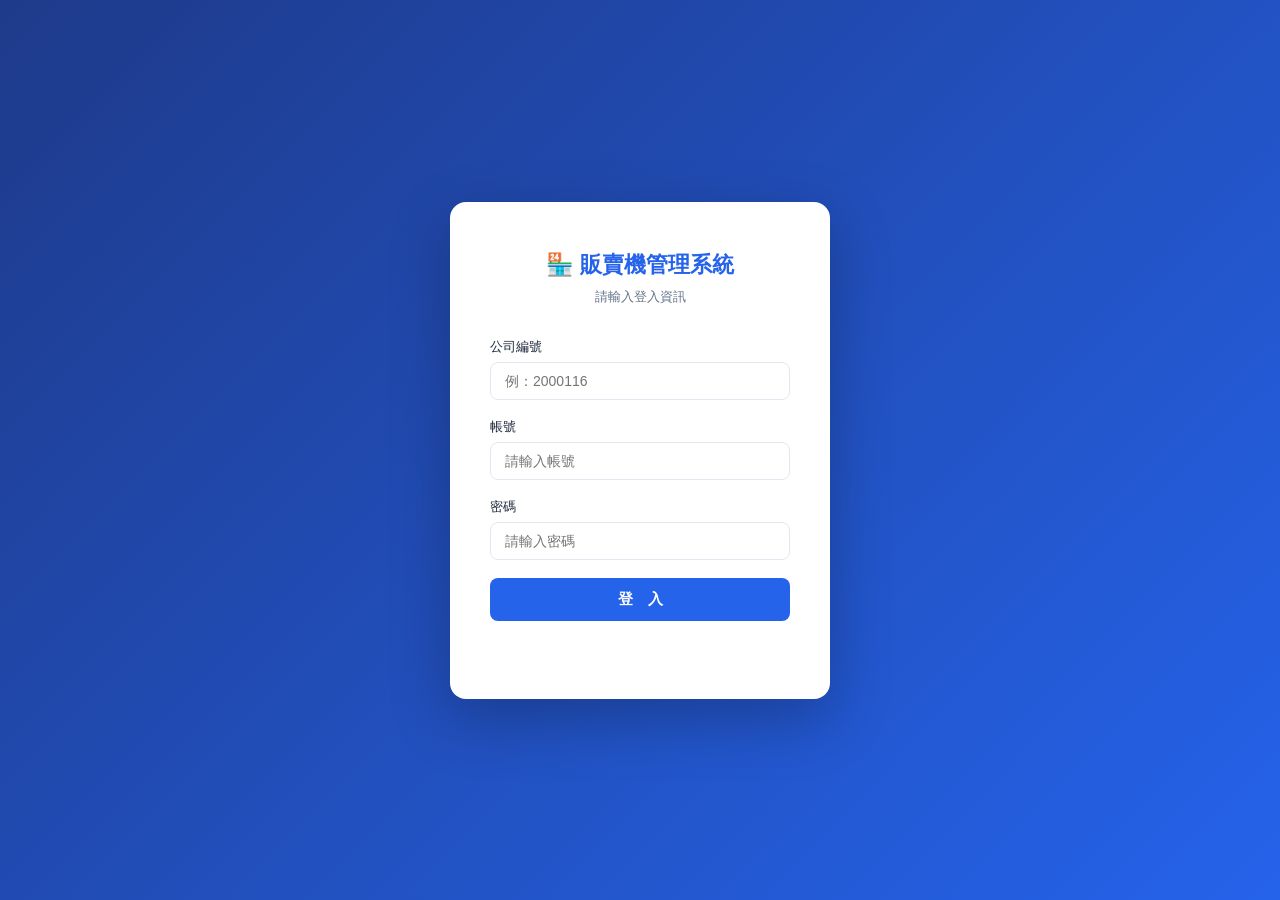
==== index.html @ 03ab96e3 "Update index.html" ====
<!DOCTYPE html>
<html lang="zh-TW">
<head>
  <meta charset="UTF-8" />
  <meta name="viewport" content="width=device-width, initial-scale=1.0" />
  <title>登入 — 自動販賣機管理系統</title>
  <link rel="stylesheet" href="css/style.css" />
</head>
<body>

<div class="login-wrap">
  <div class="login-card">
    <h1>🏪 販賣機管理系統</h1>
    <p class="sub">請輸入登入資訊</p>
    <div class="form-group">
      <label for="inp-company">公司編號</label>
      <input id="inp-company" type="text" placeholder="例：2000116" />
    </div>
    <div class="form-group">
      <label for="inp-user">帳號</label>
      <input id="inp-user" type="text" placeholder="請輸入帳號" />
    </div>
    <div class="form-group">
      <label for="inp-pass">密碼</label>
      <input id="inp-pass" type="password" placeholder="請輸入密碼" />
    </div>
    <button class="btn-primary" id="btn-login" onclick="doLogin()">登　入</button>
    <p class="login-error" id="login-error"></p>
  </div>
</div>

<div id="loading-overlay" class="hidden">
  <div class="spinner"></div>
</div>

<script src="js/config.js"></script>
<script>
// ============================================================
// 登入頁 JS — 透過 Google Sheet CSV 公開讀取驗證帳密
// ============================================================

async function doLogin() {
  const company = document.getElementById("inp-company").value.trim();
  const user    = document.getElementById("inp-user").value.trim();
  const pass    = document.getElementById("inp-pass").value.trim();
  const errEl   = document.getElementById("login-error");
  const btn     = document.getElementById("btn-login");

  errEl.textContent = "";
  if (!company || !user || !pass) { errEl.textContent = "請填寫所有欄位"; return; }

  btn.disabled = true;
  btn.textContent = "驗證中…";
  showLoading(true);

  try {
    // 讀取 Google Sheet 公開 CSV
    const csvUrl = `https://docs.google.com/spreadsheets/d/${CONFIG.SHEET_ID}/gviz/tq?tqx=out:csv&sheet=accounts`;
    const res  = await fetch(csvUrl);
    const text = await res.text();

    // 解析 CSV
    const rows = parseCSV(text);
    // rows[0] = 標題列, rows[1]~ = 資料

    let found = null;
    for (let i = 1; i < rows.length; i++) {
      const [col_company, col_user, col_pass, col_token, col_devices, col_username, col_active, col_path] = rows[i];
      if (
        col_company?.trim() === company &&
        col_user?.trim()    === user    &&
        col_pass?.trim()    === pass    &&
        col_active?.trim().toUpperCase() === "TRUE"
      ) {
        found = { col_token, col_devices, col_username, col_path };
        break;
      }
    }

    if (!found) {
      errEl.textContent = "公司編號、帳號或密碼錯誤";
      return;
    }

    const devices = found.col_devices
      ? found.col_devices.split(",").map(s => s.trim()).filter(Boolean)
      : [];

    saveSession({
      company,
      user,
      token:    found.col_token?.trim(),
      devices,
      username: found.col_username?.trim() || user,
      apiBase:  found.col_path?.trim() || CONFIG.API_BASE,
    });

    window.location.href = "pages/dashboard.html";

  } catch(e) {
    errEl.textContent = "讀取失敗：" + e.message;
    console.error(e);
  } finally {
    btn.disabled = false;
    btn.textContent = "登　入";
    showLoading(false);
  }
}

// 簡易 CSV 解析（處理引號包覆的欄位）
function parseCSV(text) {
  return text.trim().split("\n").map(line => {
    const cols = [];
    let cur = "", inQ = false;
    for (let i = 0; i < line.length; i++) {
      const c = line[i];
      if (c === '"') { inQ = !inQ; }
      else if (c === ',' && !inQ) { cols.push(cur); cur = ""; }
      else { cur += c; }
    }
    cols.push(cur);
    return cols;
  });
}

function showLoading(b) {
  document.getElementById("loading-overlay").classList.toggle("hidden", !b);
}

document.addEventListener("keydown", (e) => { if (e.key === "Enter") doLogin(); });
if (getSession()) window.location.href = "pages/dashboard.html";
</script>
</body>
</html>
---- css/style.css ----
/* ============================================================
   style.css — 全站共用樣式
   ============================================================ */

:root {
  --primary: #2563eb;
  --primary-dark: #1d4ed8;
  --success: #16a34a;
  --warning: #d97706;
  --danger: #dc2626;
  --bg: #f1f5f9;
  --card: #ffffff;
  --text: #1e293b;
  --muted: #64748b;
  --border: #e2e8f0;
  --sidebar-w: 220px;
}

* { box-sizing: border-box; margin: 0; padding: 0; }

body {
  font-family: "Noto Sans TC", "Microsoft JhengHei", sans-serif;
  background: var(--bg);
  color: var(--text);
  font-size: 14px;
}

/* ── 登入頁 ───────────────────────────── */
.login-wrap {
  min-height: 100vh;
  display: flex;
  align-items: center;
  justify-content: center;
  background: linear-gradient(135deg, #1e3a8a 0%, #2563eb 100%);
}

.login-card {
  background: var(--card);
  border-radius: 16px;
  padding: 48px 40px;
  width: 380px;
  box-shadow: 0 20px 60px rgba(0,0,0,.25);
}

.login-card h1 {
  font-size: 22px;
  font-weight: 700;
  text-align: center;
  margin-bottom: 8px;
  color: var(--primary);
}

.login-card p.sub {
  text-align: center;
  color: var(--muted);
  margin-bottom: 32px;
  font-size: 13px;
}

.form-group { margin-bottom: 18px; }
.form-group label { display: block; margin-bottom: 6px; font-weight: 500; font-size: 13px; }
.form-group input {
  width: 100%;
  padding: 10px 14px;
  border: 1.5px solid var(--border);
  border-radius: 8px;
  font-size: 14px;
  transition: border-color .2s;
}
.form-group input:focus { outline: none; border-color: var(--primary); }

.btn-primary {
  width: 100%;
  padding: 12px;
  background: var(--primary);
  color: #fff;
  border: none;
  border-radius: 8px;
  font-size: 15px;
  font-weight: 600;
  cursor: pointer;
  transition: background .2s;
}
.btn-primary:hover { background: var(--primary-dark); }
.btn-primary:disabled { background: #93c5fd; cursor: not-allowed; }

.login-error {
  margin-top: 12px;
  color: var(--danger);
  font-size: 13px;
  text-align: center;
  min-height: 18px;
}

/* ── 主佈局（側欄 + 內容）──────────────── */
.app-layout {
  display: flex;
  min-height: 100vh;
}

.sidebar {
  width: var(--sidebar-w);
  background: #1e293b;
  color: #cbd5e1;
  display: flex;
  flex-direction: column;
  flex-shrink: 0;
  position: fixed;
  top: 0; left: 0;
  height: 100vh;
  z-index: 100;
}

.sidebar-logo {
  padding: 20px 16px;
  font-size: 16px;
  font-weight: 700;
  color: #fff;
  border-bottom: 1px solid #334155;
}

.sidebar-logo span { color: #60a5fa; }

.sidebar nav { flex: 1; padding: 12px 0; }

.sidebar nav a {
  display: flex;
  align-items: center;
  gap: 10px;
  padding: 11px 18px;
  color: #94a3b8;
  text-decoration: none;
  font-size: 13.5px;
  border-left: 3px solid transparent;
  transition: all .2s;
}

.sidebar nav a:hover,
.sidebar nav a.active {
  background: rgba(96,165,250,.12);
  color: #fff;
  border-left-color: #60a5fa;
}

.sidebar-footer {
  padding: 16px;
  border-top: 1px solid #334155;
  font-size: 12px;
  color: #475569;
}

.main-content {
  margin-left: var(--sidebar-w);
  flex: 1;
  display: flex;
  flex-direction: column;
  min-height: 100vh;
}

/* ── 頂部列 ───────────────────────────── */
.topbar {
  background: var(--card);
  border-bottom: 1px solid var(--border);
  padding: 0 24px;
  height: 56px;
  display: flex;
  align-items: center;
  justify-content: space-between;
  position: sticky;
  top: 0;
  z-index: 50;
}

.topbar-title { font-size: 16px; font-weight: 600; }

.topbar-actions { display: flex; align-items: center; gap: 10px; }

.btn-icon {
  padding: 7px 14px;
  border: 1.5px solid var(--border);
  background: var(--card);
  border-radius: 8px;
  font-size: 13px;
  cursor: pointer;
  transition: all .2s;
  color: var(--text);
}
.btn-icon:hover { background: var(--bg); border-color: var(--primary); color: var(--primary); }

/* ── 頁面內容區 ───────────────────────── */
.page-body { padding: 24px; flex: 1; }

/* ── 統計卡片 ─────────────────────────── */
.stats-grid {
  display: grid;
  grid-template-columns: repeat(auto-fit, minmax(200px, 1fr));
  gap: 16px;
  margin-bottom: 24px;
}

.stat-card {
  background: var(--card);
  border-radius: 12px;
  padding: 20px;
  border: 1.5px solid var(--border);
  cursor: pointer;
  transition: all .2s;
  position: relative;
  overflow: hidden;
}

.stat-card:hover {
  box-shadow: 0 4px 20px rgba(0,0,0,.1);
  border-color: var(--primary);
  transform: translateY(-2px);
}

.stat-card .label {
  font-size: 12px;
  color: var(--muted);
  font-weight: 500;
  letter-spacing: .5px;
  text-transform: uppercase;
}

.stat-card .value {
  font-size: 28px;
  font-weight: 700;
  margin: 6px 0 2px;
  color: var(--text);
}

.stat-card .sub-label { font-size: 12px; color: var(--muted); }

.stat-card .icon {
  position: absolute;
  right: 18px;
  top: 18px;
  font-size: 28px;
  opacity: .25;
}

/* ── 圖表區塊 ─────────────────────────── */
.charts-grid {
  display: grid;
  grid-template-columns: 1fr 2fr 1.2fr;
  gap: 16px;
  margin-bottom: 24px;
}

.chart-card {
  background: var(--card);
  border-radius: 12px;
  padding: 20px;
  border: 1px solid var(--border);
}

.chart-card h3 {
  font-size: 13px;
  font-weight: 600;
  color: var(--muted);
  margin-bottom: 14px;
  text-transform: uppercase;
  letter-spacing: .5px;
}

.chart-col { display: flex; flex-direction: column; gap: 16px; }

/* ── 表格通用 ─────────────────────────── */
.table-wrap {
  background: var(--card);
  border-radius: 12px;
  border: 1px solid var(--border);
  overflow: hidden;
}

.table-header {
  padding: 16px 20px;
  display: flex;
  align-items: center;
  justify-content: space-between;
  border-bottom: 1px solid var(--border);
}

.table-header h2 { font-size: 15px; font-weight: 600; }

table { width: 100%; border-collapse: collapse; }
th {
  background: #f8fafc;
  padding: 11px 16px;
  text-align: left;
  font-size: 12px;
  font-weight: 600;
  color: var(--muted);
  text-transform: uppercase;
  border-bottom: 1px solid var(--border);
}
td {
  padding: 11px 16px;
  font-size: 13px;
  border-bottom: 1px solid #f1f5f9;
}
tr:last-child td { border-bottom: none; }
tr:hover td { background: #f8fafc; }

/* ── Badge ────────────────────────────── */
.badge {
  display: inline-block;
  padding: 3px 10px;
  border-radius: 99px;
  font-size: 11px;
  font-weight: 600;
}
.badge-green  { background: #dcfce7; color: #166534; }
.badge-red    { background: #fee2e2; color: #991b1b; }
.badge-yellow { background: #fef9c3; color: #854d0e; }
.badge-orange { background: #ffedd5; color: #9a3412; }
.badge-blue   { background: #dbeafe; color: #1e40af; }
.badge-gray   { background: #f1f5f9; color: #475569; }

/* ── Loading 遮罩 ──────────────────────── */
#loading-overlay {
  position: fixed; inset: 0;
  background: rgba(255,255,255,.7);
  display: flex; align-items: center; justify-content: center;
  z-index: 9999;
  backdrop-filter: blur(3px);
}
#loading-overlay.hidden { display: none; }
.spinner {
  width: 40px; height: 40px;
  border: 4px solid #e2e8f0;
  border-top-color: var(--primary);
  border-radius: 50%;
  animation: spin .7s linear infinite;
}
@keyframes spin { to { transform: rotate(360deg); } }

/* ── Modal ────────────────────────────── */
.modal-overlay {
  position: fixed; inset: 0;
  background: rgba(0,0,0,.45);
  display: flex; align-items: center; justify-content: center;
  z-index: 200;
}
.modal-overlay.hidden { display: none; }
.modal-box {
  background: var(--card);
  border-radius: 14px;
  padding: 32px;
  width: 360px;
  box-shadow: 0 20px 60px rgba(0,0,0,.3);
}
.modal-box h2 { font-size: 17px; font-weight: 700; margin-bottom: 20px; }
.modal-box .btn-row {
  display: flex; gap: 10px; margin-top: 20px; justify-content: flex-end;
}
.btn-secondary {
  padding: 9px 18px;
  border: 1.5px solid var(--border);
  background: var(--card);
  border-radius: 8px;
  font-size: 13px;
  cursor: pointer;
  color: var(--text);
}
.btn-secondary:hover { background: var(--bg); }
.btn-danger-outline {
  padding: 9px 18px;
  border: 1.5px solid var(--danger);
  background: var(--card);
  border-radius: 8px;
  font-size: 13px;
  cursor: pointer;
  color: var(--danger);
}
.btn-danger-outline:hover { background: #fee2e2; }

/* ── 熱力圖 ───────────────────────────── */
.heatmap-wrap { overflow-x: auto; }
.heatmap-table { border-collapse: collapse; font-size: 10px; }
.heatmap-table th { padding: 2px 4px; color: var(--muted); font-weight: 500; }
.heatmap-table td {
  width: 22px; height: 18px;
  border-radius: 3px;
  text-align: center;
  font-size: 9px;
}

/* ── 交易明細頁雙欄 ───────────────────── */
.detail-layout {
  display: grid;
  grid-template-columns: 1fr 1.3fr;
  gap: 20px;
}

@media (max-width: 900px) {
  .charts-grid { grid-template-columns: 1fr; }
  .detail-layout { grid-template-columns: 1fr; }
}
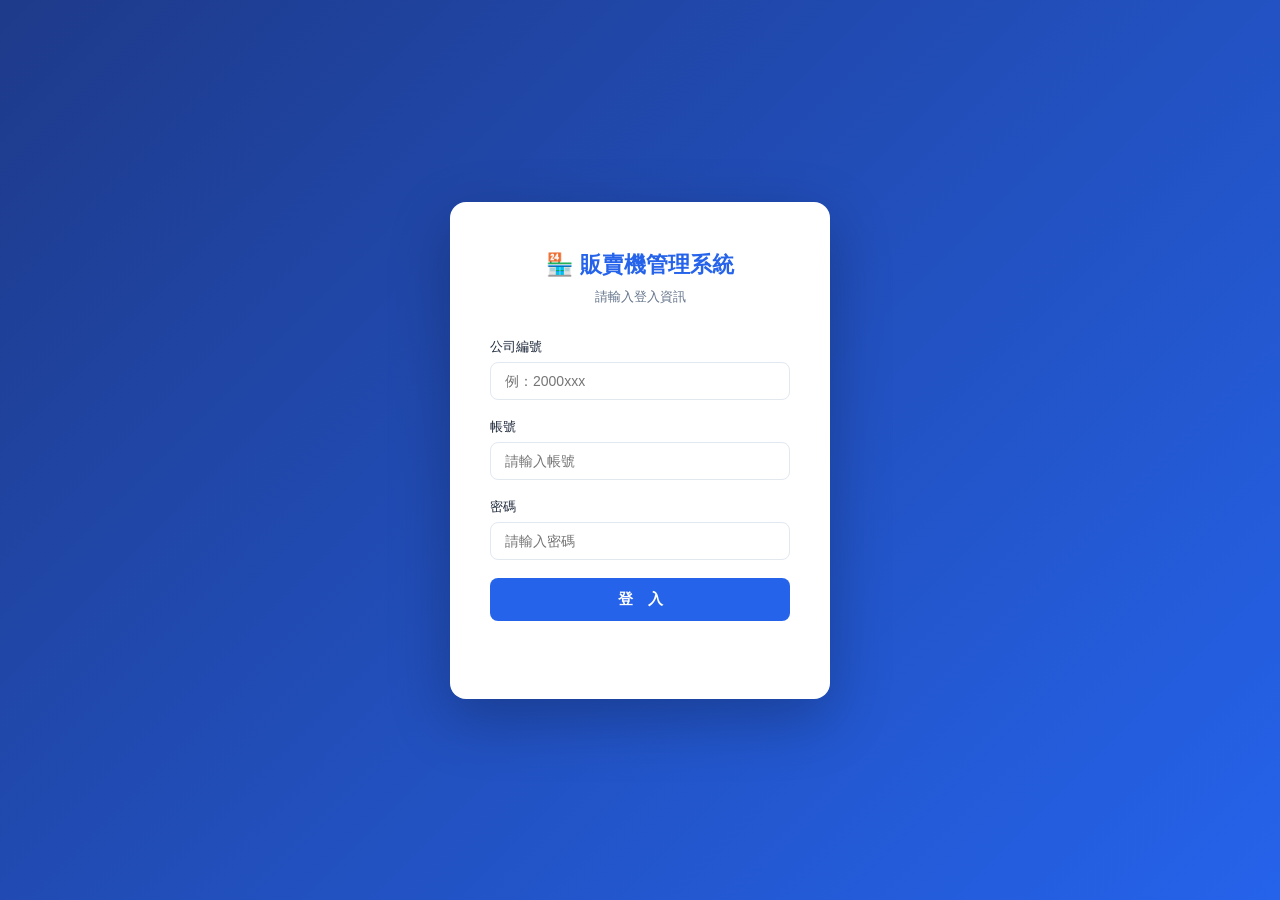
==== commit 463377d8: "Update company ID placeholder in input field" ====
--- a/index.html
+++ b/index.html
@@ -14,7 +14,7 @@
     <p class="sub">請輸入登入資訊</p>
     <div class="form-group">
       <label for="inp-company">公司編號</label>
-      <input id="inp-company" type="text" placeholder="例：2000116" />
+      <input id="inp-company" type="text" placeholder="例：2000xxx" />
     </div>
     <div class="form-group">
       <label for="inp-user">帳號</label>
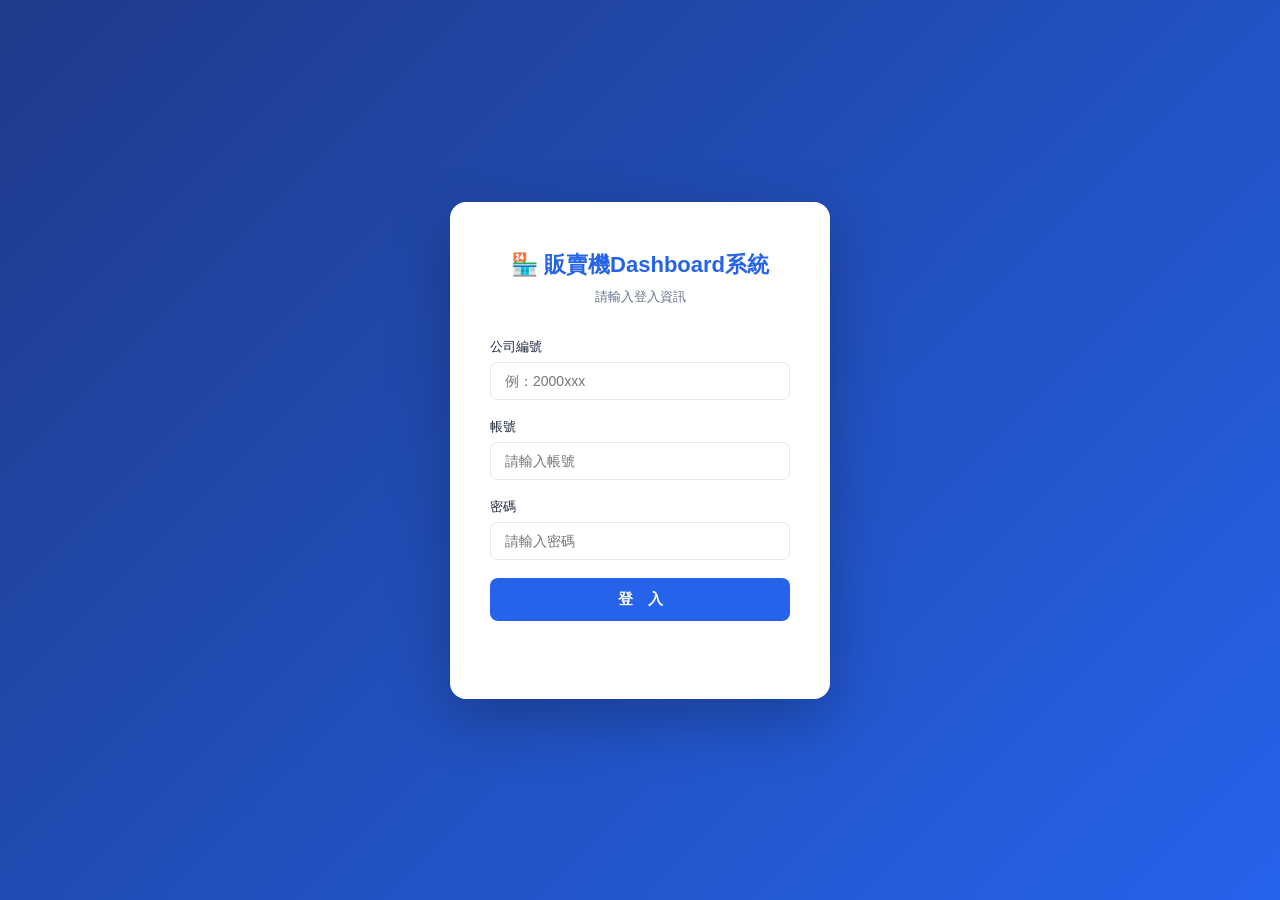
==== commit 32a89fcd: "Update index.html" ====
--- a/index.html
+++ b/index.html
@@ -3,14 +3,14 @@
 <head>
   <meta charset="UTF-8" />
   <meta name="viewport" content="width=device-width, initial-scale=1.0" />
-  <title>登入 — 自動販賣機管理系統</title>
+  <title>登入 — 自動販賣機Dashboard系統</title>
   <link rel="stylesheet" href="css/style.css" />
 </head>
 <body>
 
 <div class="login-wrap">
   <div class="login-card">
-    <h1>🏪 販賣機管理系統</h1>
+    <h1>🏪 販賣機Dashboard系統</h1>
     <p class="sub">請輸入登入資訊</p>
     <div class="form-group">
       <label for="inp-company">公司編號</label>
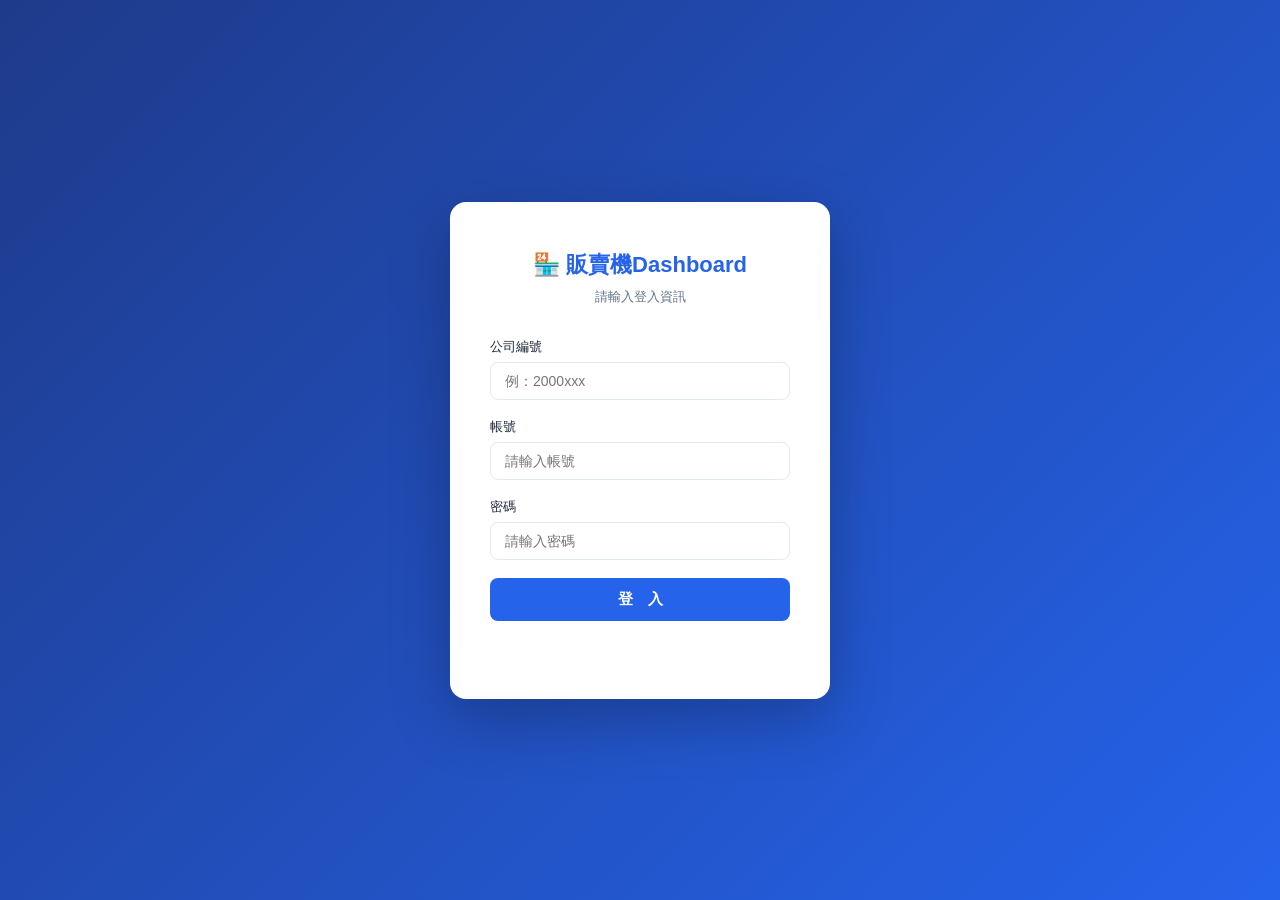
==== commit 51b370f0: "Update index.html" ====
--- a/index.html
+++ b/index.html
@@ -3,14 +3,14 @@
 <head>
   <meta charset="UTF-8" />
   <meta name="viewport" content="width=device-width, initial-scale=1.0" />
-  <title>登入 — 自動販賣機Dashboard系統</title>
+  <title>登入 — 自動販賣機Dashboard</title>
   <link rel="stylesheet" href="css/style.css" />
 </head>
 <body>
 
 <div class="login-wrap">
   <div class="login-card">
-    <h1>🏪 販賣機Dashboard系統</h1>
+    <h1>🏪 販賣機Dashboard</h1>
     <p class="sub">請輸入登入資訊</p>
     <div class="form-group">
       <label for="inp-company">公司編號</label>
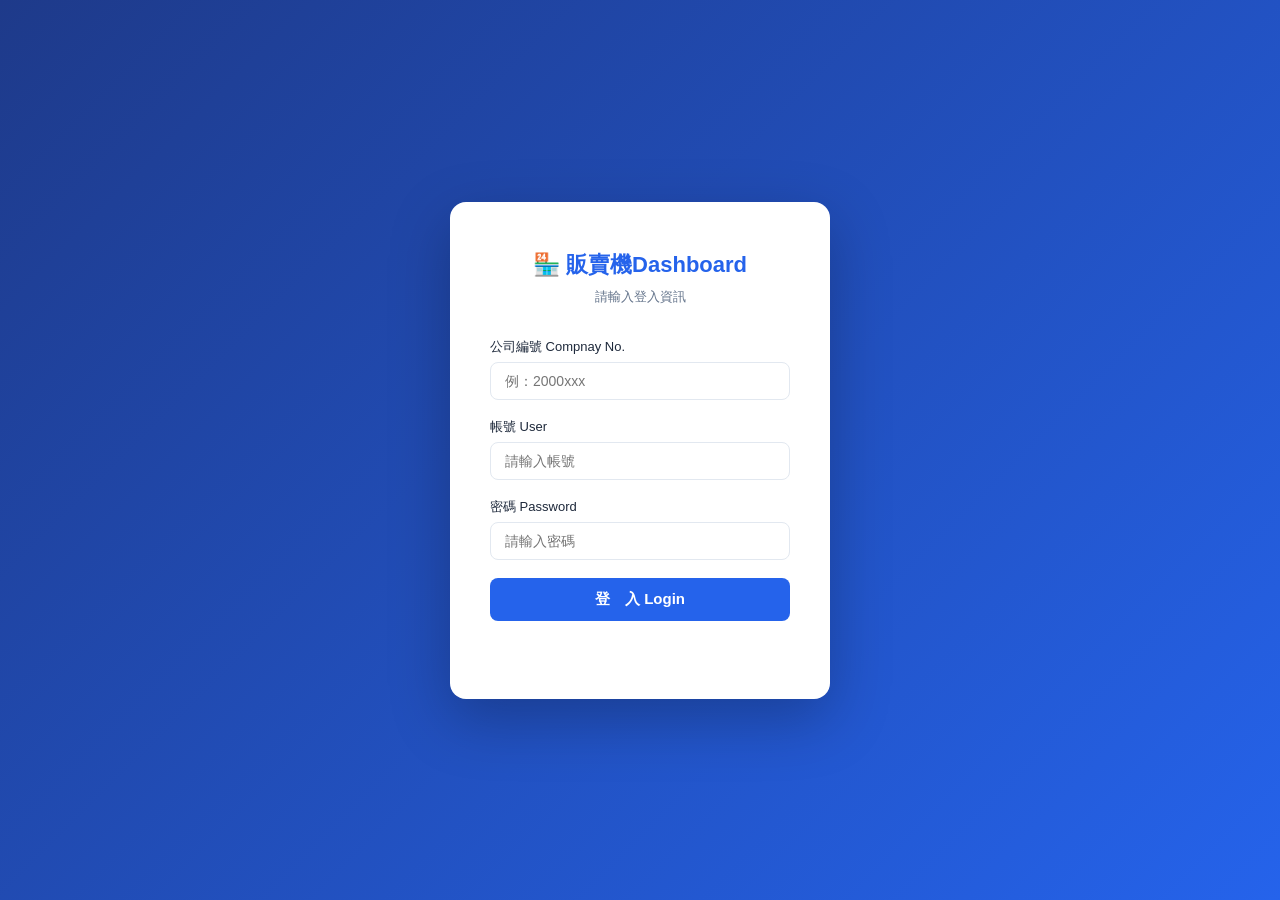
==== commit cf63d57f: "Update index.html" ====
--- a/index.html
+++ b/index.html
@@ -13,18 +13,18 @@
     <h1>🏪 販賣機Dashboard</h1>
     <p class="sub">請輸入登入資訊</p>
     <div class="form-group">
-      <label for="inp-company">公司編號</label>
+      <label for="inp-company">公司編號 Compnay No.</label>
       <input id="inp-company" type="text" placeholder="例：2000xxx" />
     </div>
     <div class="form-group">
-      <label for="inp-user">帳號</label>
+      <label for="inp-user">帳號 User </label>
       <input id="inp-user" type="text" placeholder="請輸入帳號" />
     </div>
     <div class="form-group">
-      <label for="inp-pass">密碼</label>
+      <label for="inp-pass">密碼 Password</label>
       <input id="inp-pass" type="password" placeholder="請輸入密碼" />
     </div>
-    <button class="btn-primary" id="btn-login" onclick="doLogin()">登　入</button>
+    <button class="btn-primary" id="btn-login" onclick="doLogin()">登　入 Login</button>
     <p class="login-error" id="login-error"></p>
   </div>
 </div>
--- a/css/style.css
+++ b/css/style.css
@@ -98,6 +98,15 @@
   min-height: 100vh;
 }
 
+.sidebar-hint {
+  font-size: 0.75rem;      /* 小字 */
+  color: #888;             /* 灰色 */
+  margin: 4px 0 12px 0;    /* 與上下元素保持距離 */
+  padding: 0 16px;
+  text-align: left;
+  line-height: 1.4;
+}
+
 .sidebar {
   width: var(--sidebar-w);
   background: #1e293b;
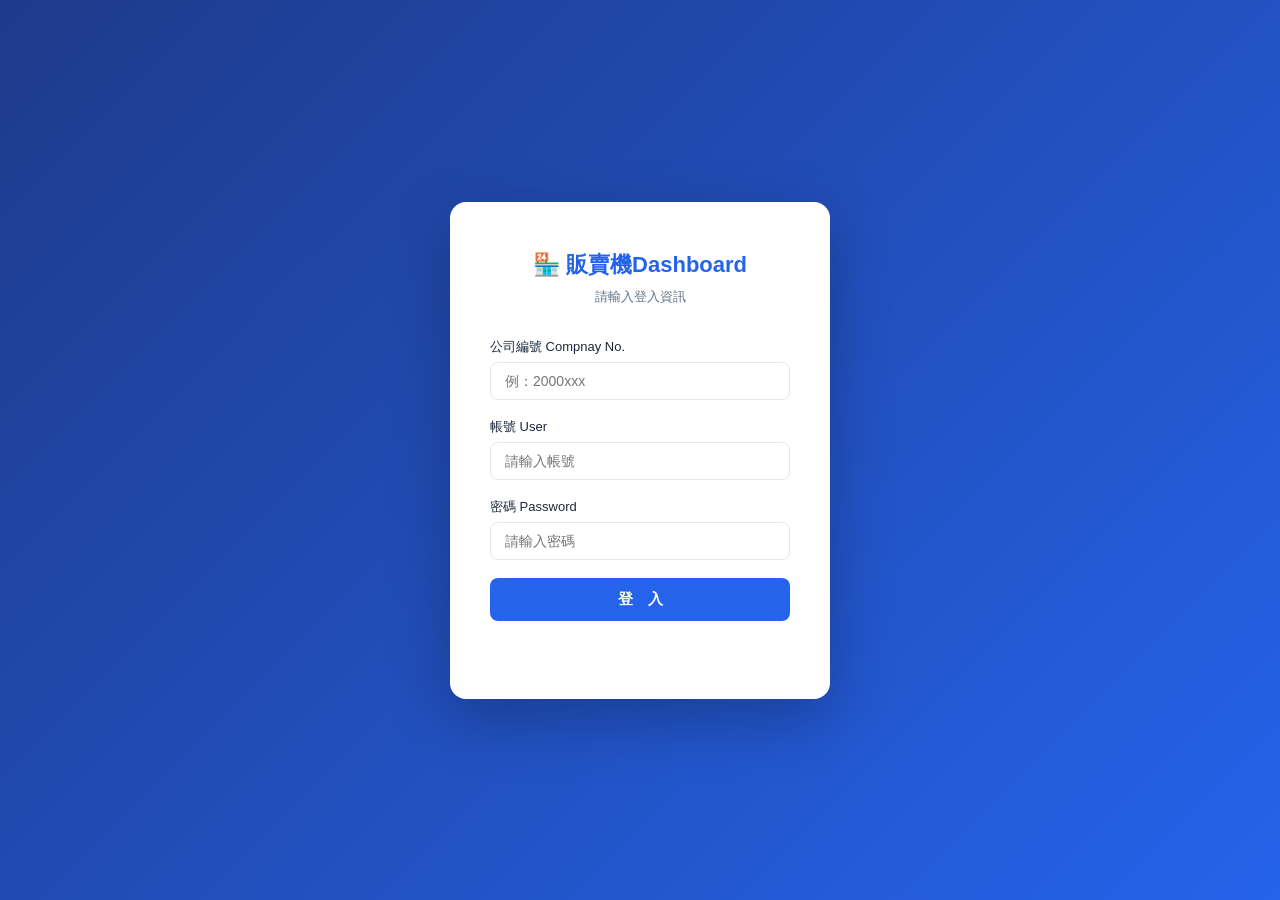
==== commit 73c71445: "Update index.html" ====
--- a/index.html
+++ b/index.html
@@ -24,7 +24,7 @@
       <label for="inp-pass">密碼 Password</label>
       <input id="inp-pass" type="password" placeholder="請輸入密碼" />
     </div>
-    <button class="btn-primary" id="btn-login" onclick="doLogin()">登　入 Login</button>
+    <button class="btn-primary" id="btn-login" onclick="doLogin()">登　入</button>
     <p class="login-error" id="login-error"></p>
   </div>
 </div>
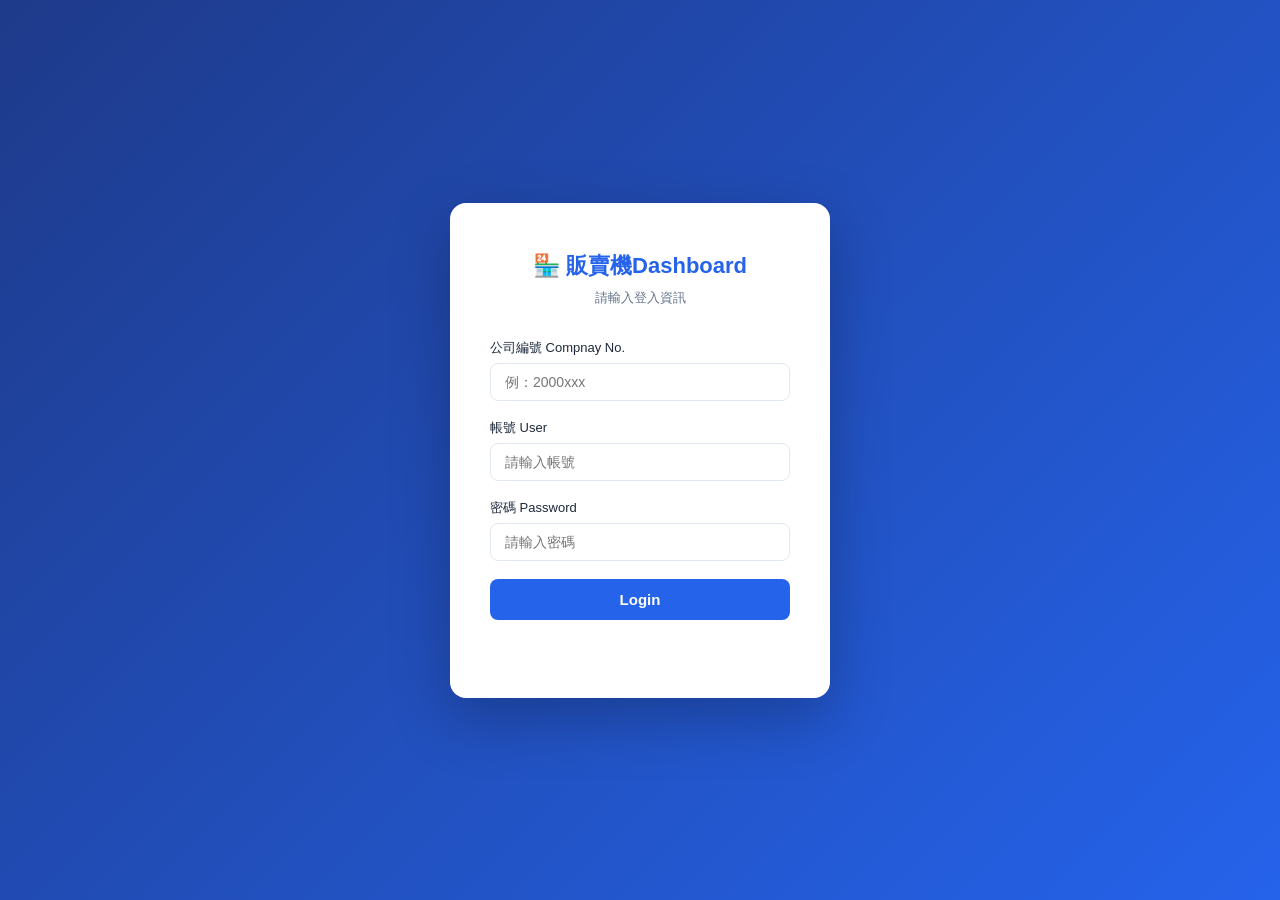
==== commit be053bc8: "Update index.html" ====
--- a/index.html
+++ b/index.html
@@ -24,7 +24,7 @@
       <label for="inp-pass">密碼 Password</label>
       <input id="inp-pass" type="password" placeholder="請輸入密碼" />
     </div>
-    <button class="btn-primary" id="btn-login" onclick="doLogin()">登　入</button>
+    <button class="btn-primary" id="btn-login" onclick="doLogin()">Login</button>
     <p class="login-error" id="login-error"></p>
   </div>
 </div>
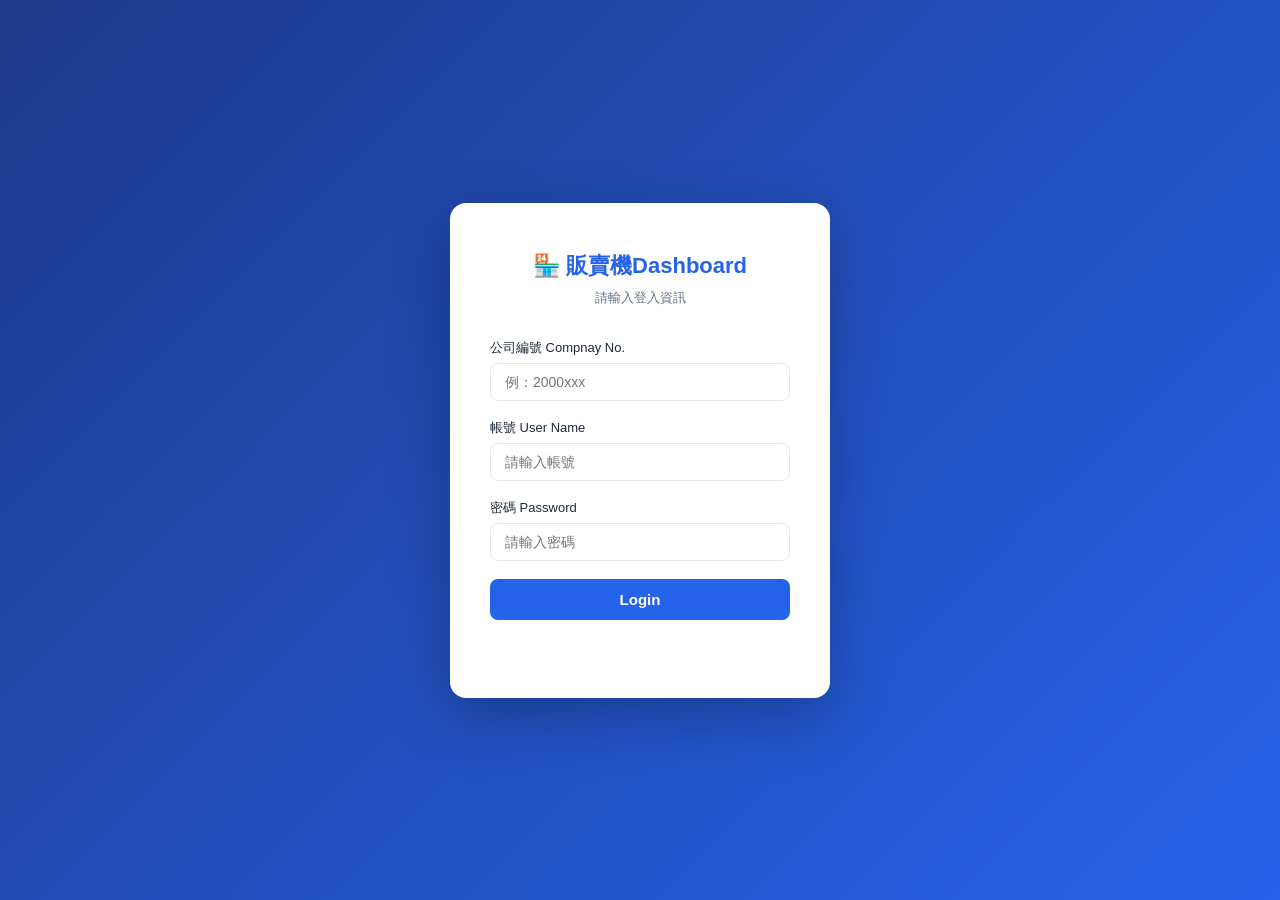
==== commit feb39aaf: "Update index.html" ====
--- a/index.html
+++ b/index.html
@@ -17,7 +17,7 @@
       <input id="inp-company" type="text" placeholder="例：2000xxx" />
     </div>
     <div class="form-group">
-      <label for="inp-user">帳號 User </label>
+      <label for="inp-user">帳號 User Name </label>
       <input id="inp-user" type="text" placeholder="請輸入帳號" />
     </div>
     <div class="form-group">
